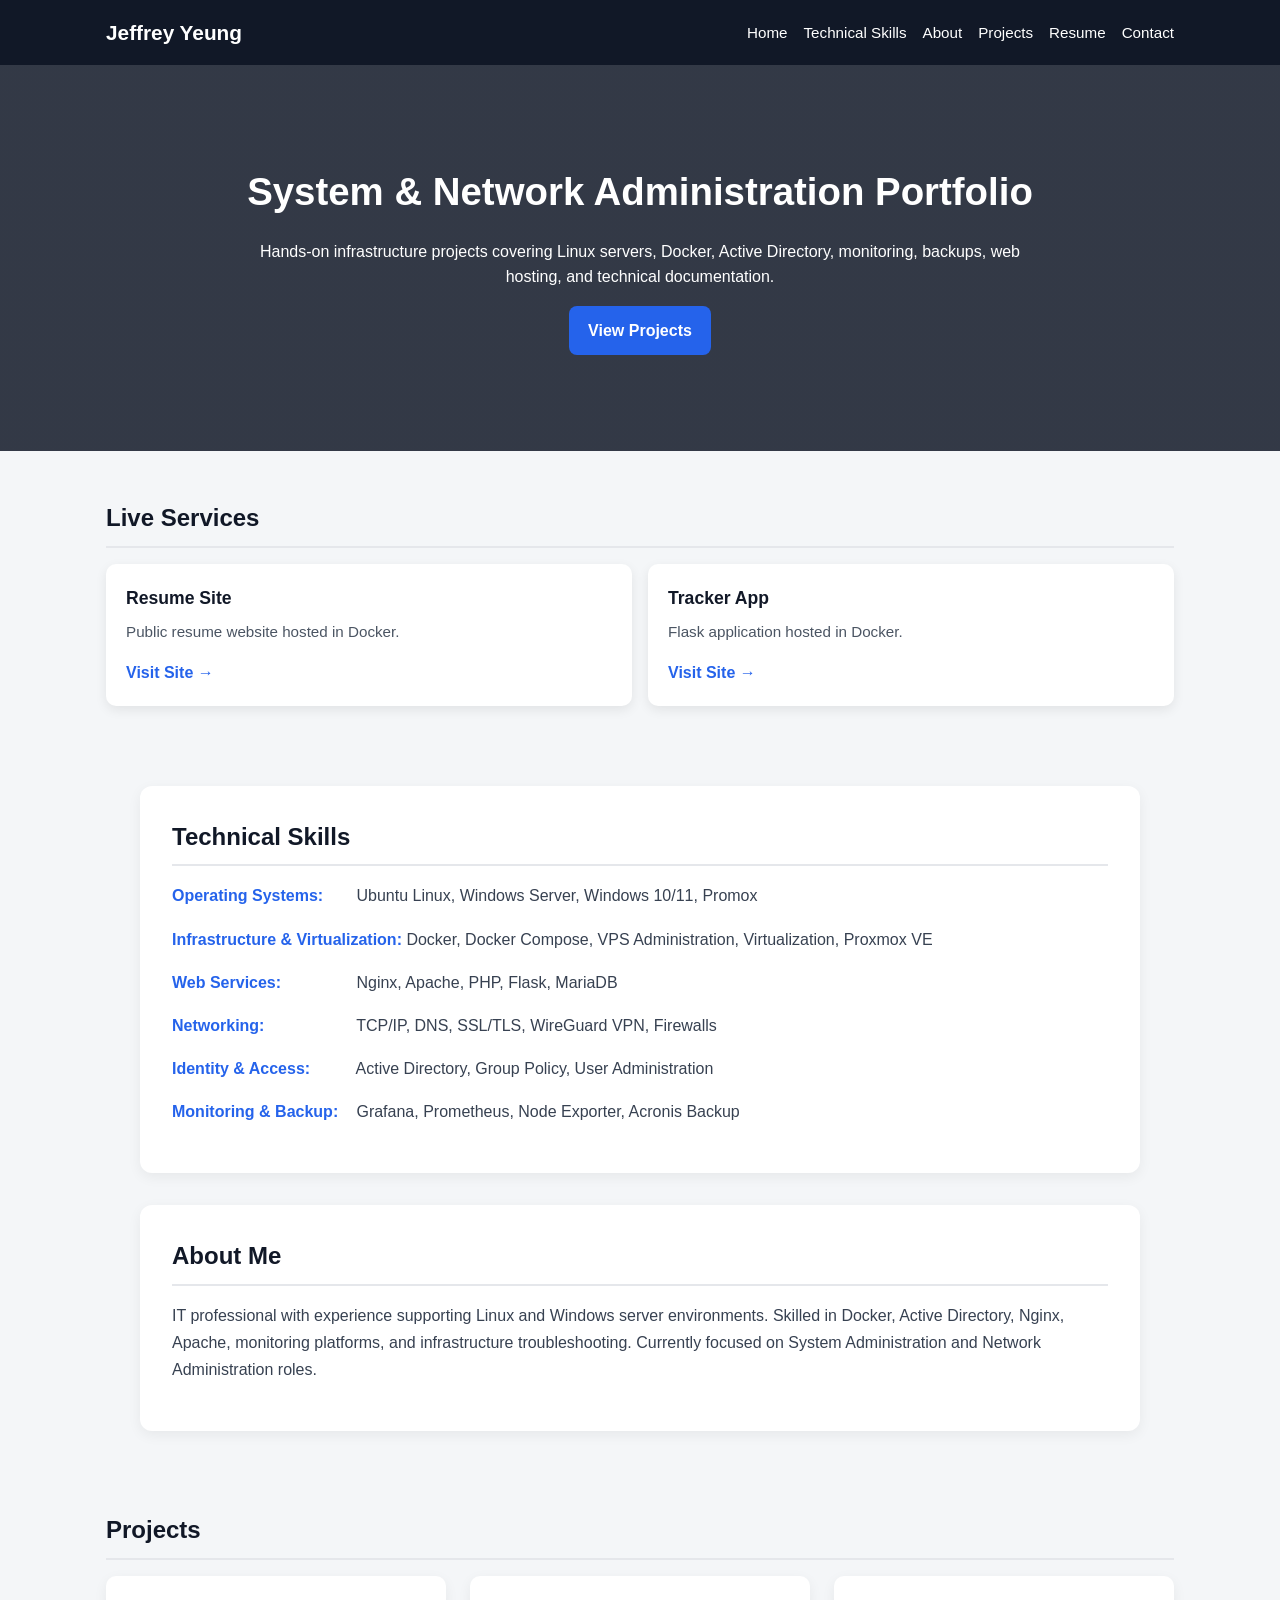
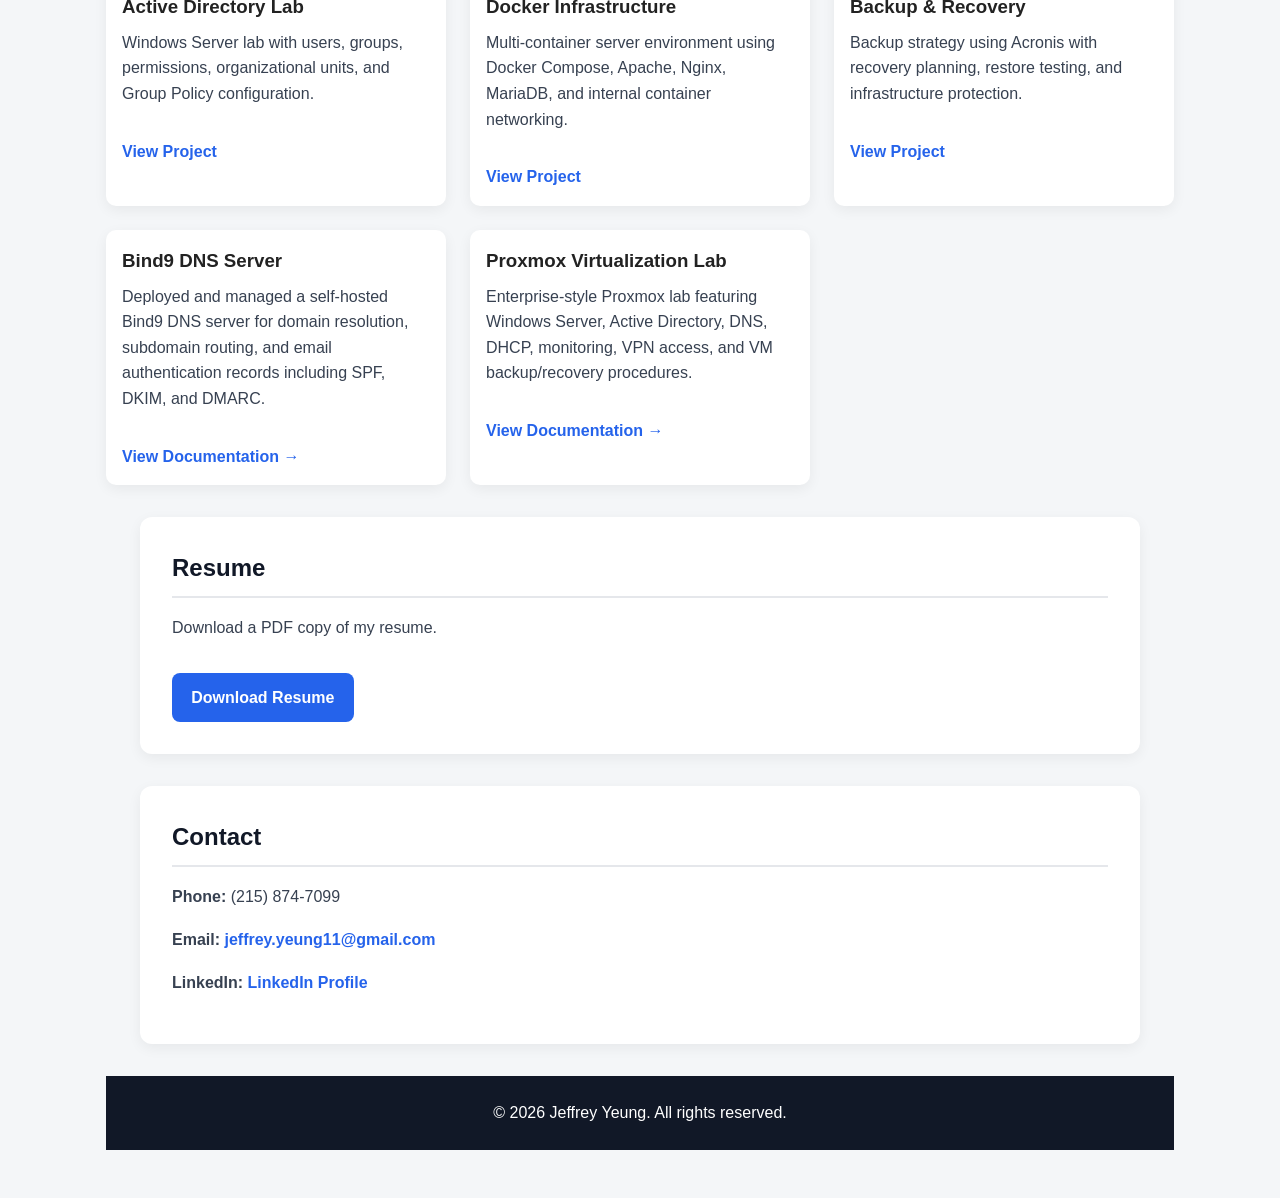
==== main-site/jefffolio/index.html @ e7ea3287 "Initial Docker infrastructure project" ====
<!DOCTYPE html>
<html lang="en">
<head>
  <meta charset="UTF-8" />
  <meta name="viewport" content="width=device-width, initial-scale=1.0" />
  <title>Jeffrey Yeung | IT Portfolio</title>
  <link rel="stylesheet" href="style.css" />
</head>
<body>

<header>
  <nav class="navbar">
    <h1 class="logo">Jeffrey Yeung</h1>
    <ul>
      <li><a href="#home">Home</a></li>
      <li><a href="#skills">Technical Skills</a></li>
      <li><a href="#about">About</a></li>
      <li><a href="#projects">Projects</a></li>
      <li><a href="#resume">Resume</a></li>
      <li><a href="#contact">Contact</a></li>
    </ul>
  </nav>
</header>

<section id="home" class="hero">
  <div class="hero-content">
    <h2>System & Network Administration Portfolio</h2>
    <p>
      Hands-on infrastructure projects covering Linux servers, Docker, Active Directory, monitoring, backups, web hosting, and technical documentation.
    </p>
    <a href="#projects" class="btn">View Projects</a>
  </div>
</section>

<section id="live-sites" class="section">
    <h2>Live Services</h2>

    <div class="service-grid">

        <div class="service-card">
            <h3>Resume Site</h3>
            <p>Public resume website hosted in Docker.</p>

            <a href="https://resume.jefffolio.com"
               target="_blank"
               rel="noopener"
               class="service-link">
                Visit Site →
            </a>
        </div>

        <div class="service-card">
            <h3>Tracker App</h3>
            <p>Flask application hosted in Docker.</p>

            <a href="https://tracker.jefffolio.com"
               target="_blank"
               rel="noopener"
               class="service-link">
                Visit Site →
            </a>
        </div>

    </div>
</section>

<section id="skills" class="skills-section">
  <h2>Technical Skills</h2>

  <p>
    <strong>Operating Systems:</strong>
    Ubuntu Linux, Windows Server, Windows 10/11, Promox
  </p>

  <p>
    <strong>Infrastructure & Virtualization:</strong>
    Docker, Docker Compose, VPS Administration, Virtualization, Proxmox VE
  </p>

  <p>
    <strong>Web Services:</strong>
    Nginx, Apache, PHP, Flask, MariaDB
  </p>

  <p>
    <strong>Networking:</strong>
    TCP/IP, DNS, SSL/TLS, WireGuard VPN, Firewalls
  </p>

  <p>
    <strong>Identity & Access:</strong>
    Active Directory, Group Policy, User Administration
  </p>

  <p>
    <strong>Monitoring & Backup:</strong>
    Grafana, Prometheus, Node Exporter, Acronis Backup
  </p>
</section>

<section id="about" class="content-section">
  <h2>About Me</h2>
  <p>
    IT professional with experience supporting Linux and Windows server environments. Skilled in Docker, Active Directory, Nginx, Apache, monitoring platforms, and infrastructure troubleshooting. Currently focused on System Administration and Network Administration roles.
  </p>
</section>

<section id="projects" class="section">
  <h2>Projects</h2>

  <div class="card-grid">

    <div class="card">
      <h3>Active Directory Lab</h3>
      <p>
        Windows Server lab with users, groups, permissions, organizational units, and Group Policy configuration.
      </p>
      <a href="projects/active-directory.html">View Project</a>
    </div>

    <div class="card">
      <h3>Docker Infrastructure</h3>
      <p>
        Multi-container server environment using Docker Compose, Apache, Nginx, MariaDB, and internal container networking.
      </p>
      <a href="projects/docker-infrastructure.html">View Project</a>
    </div>

    <div class="card">
      <h3>Backup & Recovery</h3>
      <p>
        Backup strategy using Acronis with recovery planning, restore testing, and infrastructure protection.
      </p>
      <a href="projects/backup-recovery.html">View Project</a>
    </div>
 
    <div class="card">
      <h3>Bind9 DNS Server</h3>
      <p>
        Deployed and managed a self-hosted Bind9 DNS server for domain
        resolution, subdomain routing, and email authentication records
        including SPF, DKIM, and DMARC.
      </p>

      <a href="projects/bind9-dns.html">View Documentation →</a>
    </div>

     <div class="card">
      <h3>Proxmox Virtualization Lab</h3>
      <p>
       Enterprise-style Proxmox lab featuring Windows Server, Active Directory, DNS, DHCP, monitoring, VPN access, and VM backup/recovery procedures.
      </p>

      <a href="projects/proxmox.html">View Documentation →</a>
    </div>


  </div>

  <!--<div class="github-box">
    <h3>GitHub Infrastructure Repository</h3>
    <p>
      Project code is less important than the infrastructure design, configuration,
      and documentation. GitHub is available for employers to review configs,
      diagrams, and setup notes.
    </p>
    <a href="https://github.com/YOUR-GITHUB-USERNAME" target="_blank" class="btn">
      View GitHub
    </a>
  </div>
</section>-->

<section id="resume" class="content-section">
  <h2>Resume</h2>
  <p>
    Download a PDF copy of my resume.
  </p>
  <a href="resume/Jeffrey-Yeung-Resume.pdf" class="btn" download>
    Download Resume
  </a>
</section>

<section id="contact" class="content-section">
  <h2>Contact</h2>

  <p><strong>Phone:</strong> (215) 874-7099</p>
  <p><strong>Email:</strong> <a href="mailto:jeffrey.yeung11@gmail.com">jeffrey.yeung11@gmail.com</a></p>
  <p><strong>LinkedIn:</strong> <a href="https://www.linkedin.com/in/jeffrey-yeung-4596812b7" target="_blank">LinkedIn Profile</a></p>
</section>

<footer>
  <p>&copy; 2026 Jeffrey Yeung. All rights reserved.</p>
</footer>

</body>
</html>
---- main-site/jefffolio/style.css ----
* {
  margin: 0;
  padding: 0;
  box-sizing: border-box;
}

:root {
  --bg: #f4f6f8;
  --surface: #ffffff;
  --text: #222222;
  --muted: #374151;
  --dark: #111827;
  --border: #e5e7eb;
  --accent: #2563eb;
  --accent-hover: #1d4ed8;
  --shadow: 0 4px 14px rgba(0, 0, 0, 0.06);
  --radius: 12px;
}

body {
  font-family: Arial, Helvetica, sans-serif;
  background: var(--bg);
  color: var(--text);
  line-height: 1.6;
}

header {
  background: var(--dark);
  color: #ffffff;
  position: sticky;
  top: 0;
  z-index: 1000;
}

.navbar {
  max-width: 1100px;
  margin: auto;
  padding: 1rem;
  display: flex;
  justify-content: space-between;
  align-items: center;
}

.logo {
  font-size: 1.3rem;
}

.navbar ul {
  list-style: none;
  display: flex;
  flex-wrap: wrap;
  gap: 1rem;
}

.navbar a {
  color: #ffffff;
  text-decoration: none;
  font-size: 0.95rem;
}

.navbar a:hover {
  color: #60a5fa;
}

.hero {
  background: linear-gradient(rgba(17, 24, 39, 0.85), rgba(17, 24, 39, 0.85));
  color: #ffffff;
  padding: 6rem 1rem;
  text-align: center;
}

.hero-content {
  max-width: 800px;
  margin: auto;
}

.hero h2 {
  font-size: 2.4rem;
  margin-bottom: 1rem;
}

.section,
.project-page {
  max-width: 1100px;
  margin: auto;
  padding: 3rem 1rem;
}

.section h2,
.skills-section h2,
.content-section h2,
.project-section h2 {
  margin-bottom: 1rem;
  padding-bottom: 0.5rem;
  border-bottom: 2px solid var(--border);
  color: var(--dark);
}

.skills-section,
.content-section,
.project-section {
  max-width: 1000px;
  margin: 2rem auto;
  padding: 2rem;
  background: var(--surface);
  border-radius: var(--radius);
  box-shadow: var(--shadow);
}

.content-section p,
.skills-section p,
.project-section p {
  margin-bottom: 1rem;
  line-height: 1.7;
  color: var(--muted);
}

.skills-section strong {
  display: inline-block;
  min-width: 180px;
  color: var(--accent);
}

.card-grid,
.screenshot-grid {
  display: grid;
  grid-template-columns: repeat(auto-fit, minmax(260px, 1fr));
  gap: 1.5rem;
}

.card {
  background: var(--surface);
  border-radius: 10px;
  overflow: hidden;
  box-shadow: var(--shadow);
}

.card h3 {
  padding: 1rem 1rem 0.5rem;
}

.card p {
  padding: 0 1rem 1rem;
  color: var(--muted);
}

.card a {
  display: block;
  padding: 1rem;
  color: var(--accent);
  font-weight: bold;
  text-decoration: none;
}

.card a:hover,
.content-section a:hover,
.project-section a:hover {
  text-decoration: underline;
}

.image-placeholder,
.screenshot-placeholder {
  min-height: 170px;
  display: flex;
  align-items: center;
  justify-content: center;
  text-align: center;
  padding: 1rem;
  background: #e5e7eb;
  color: #4b5563;
  font-weight: 600;
}

.screenshot-placeholder {
  min-height: 220px;
  border-radius: 8px;
}

.btn {
  display: inline-block;
  margin-top: 1rem;
  background: var(--accent);
  color: #ffffff !important;
  padding: 0.75rem 1.2rem;
  border-radius: 8px;
  text-decoration: none !important;
  font-weight: bold;
}

.btn:hover {
  background: var(--accent-hover);
}

.project-hero {
  background: var(--dark);
  color: #ffffff;
  padding: 3rem 2rem;
  border-radius: 10px;
  margin: 2rem 0;
}

.project-hero h1 {
  margin-bottom: 1rem;
}

.tech-list {
  display: flex;
  flex-wrap: wrap;
  gap: 0.75rem;
  list-style: none;
  margin-top: 1rem;
}

.tech-list li {
  background: #e5e7eb;
  padding: 0.5rem 0.8rem;
  border-radius: 6px;
  font-size: 0.9rem;
}

.project-section ul,
.project-section ol {
  margin-left: 1.5rem;
  margin-top: 1rem;
}

.project-section li {
  margin-bottom: 0.7rem;
}

.project-section li::marker {
  color: var(--accent);
  font-weight: bold;
}

.project-section a,
.content-section a {
  color: var(--accent);
  font-weight: 600;
  text-decoration: none;
}

.diagram,
pre {
  background: var(--dark);
  color: #f9fafb;
  padding: 1.5rem;
  border-radius: 10px;
  overflow-x: auto;
  line-height: 1.6;
}

.screenshot-grid figure {
  background: #f9fafb;
  padding: 1rem;
  border-radius: 10px;
  border: 1px solid var(--border);
}

.screenshot-grid img {
  width: 100%;
  border-radius: 8px;
  display: block;
}

.screenshot-grid figcaption {
  margin-top: 0.75rem;
  font-size: 0.9rem;
  color: #4b5563;
}

footer {
  text-align: center;
  padding: 1.5rem;
  background: var(--dark);
  color: #ffffff;
}

@media (max-width: 700px) {
  .navbar {
    flex-direction: column;
    gap: 1rem;
  }

  .navbar ul {
    justify-content: center;
  }

  .hero h2 {
    font-size: 1.8rem;
  }

  .skills-section strong {
    display: block;
    min-width: 0;
    margin-bottom: 0.25rem;
  }

  .project-hero,
  .skills-section,
  .content-section,
  .project-section {
    padding: 1.5rem;
  }
}

.project-page td {
    padding: 4px 20px;
    line-height: 1.6;
}

.service-grid {
    display: grid;
    grid-template-columns: repeat(auto-fit, minmax(260px, 1fr));
    gap: 1rem;
    margin-top: 1rem;
}

.service-card {
    background: white;
    border-radius: 10px;
    padding: 1.25rem;
    box-shadow: 0 4px 12px rgba(0,0,0,0.08);
}

.service-card h3 {
    margin-bottom: 0.5rem;
    color: #111827;
    font-size: 1.1rem;
}

.service-card p {
    margin-bottom: 1rem;
    color: #4b5563;
    font-size: 0.95rem;
}

.service-link {
    text-decoration: none;
    color: #2563eb;
    font-weight: 600;
}

.service-link:hover {
    color: #1d4ed8;
}

.clickable-image {
    cursor: pointer;

    width: 100%;
    max-width: 350px;

    height: 180px;

    object-fit: cover;

    border-radius: 8px;
    border: 1px solid #e5e7eb;

    transition: transform 0.2s ease;
}

.clickable-image:hover {
    transform: scale(1.02);
}

.lightbox {
    display: none;
    position: fixed;
    z-index: 9999;
    padding-top: 40px;
    left: 0;
    top: 0;
    width: 100%;
    height: 100%;

    background-color: rgba(0,0,0,0.9);
}

.lightbox-content {
    display: block;
    margin: auto;

    max-width: 95%;
    max-height: 90%;
}

.lightbox-close {
    position: absolute;
    top: 15px;
    right: 30px;

    color: white;
    font-size: 40px;
    font-weight: bold;

    cursor: pointer;
}
.project-gallery {
    display: flex;
    flex-wrap: wrap;
    gap: 1rem;
    margin-top: 1rem;
}

.project-gallery figure {
    flex: 0 0 auto;
    max-width: 350px;
}

.project-gallery figcaption {
    margin-top: 0.5rem;
    font-size: 0.85rem;
    color: #6b7280;
}
.browser-bar {
    background: #e5e7eb;
    padding: 0.5rem 1rem;
    font-size: 0.85rem;
    color: #4b5563;
    border-bottom: 1px solid #d1d5db;
}

.site-preview-grid {
    display: flex;
    justify-content: center;
    margin-top: 1rem;
}

.site-preview-card {
    width: 100%;
    max-width: 500px;

    background: white;
    border: 1px solid var(--border);
    border-radius: 10px;

    overflow: hidden;

    box-shadow: var(--shadow);
}

.site-preview-card img {
    width: 100%;

    max-height: 180px;

    object-fit: cover;

    display: block;
}

.site-preview-content {
    padding: 1rem;
}

.site-preview-card h3 {
    padding: 1rem;
    margin: 0;
}
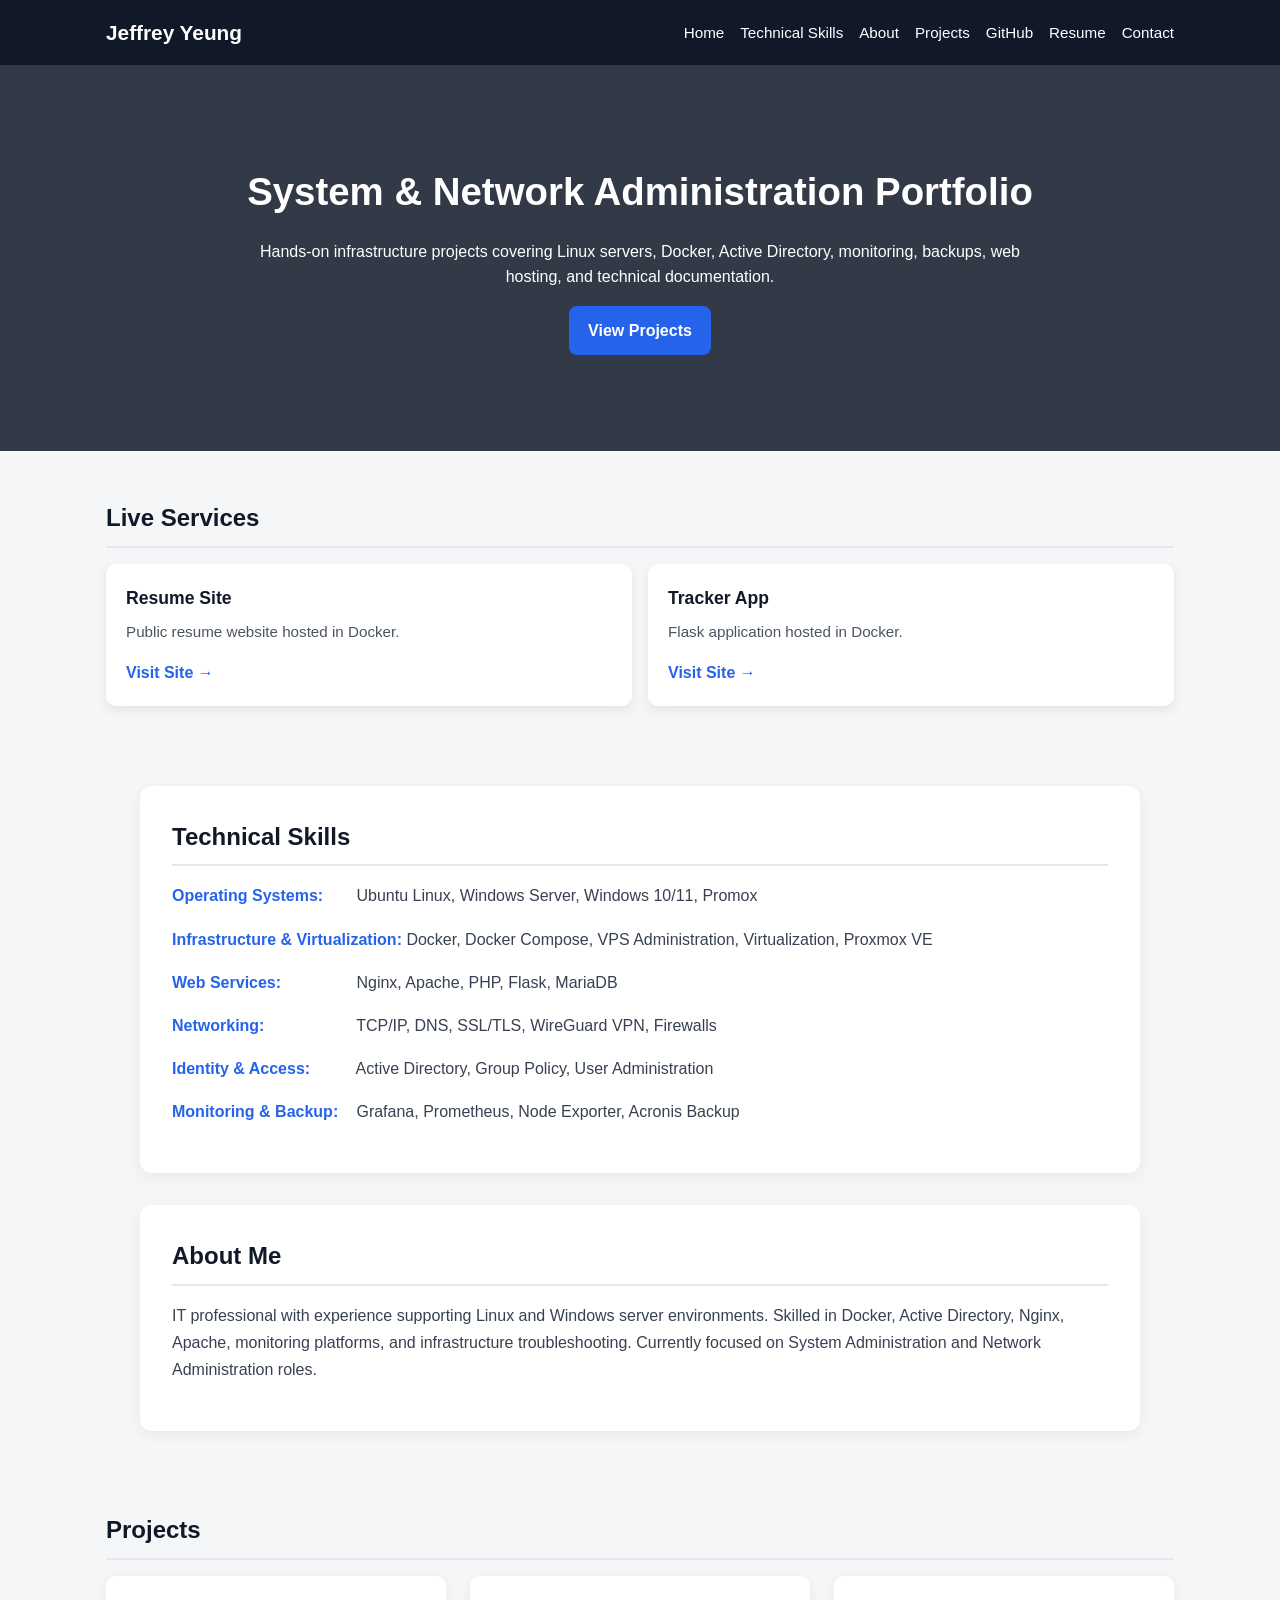
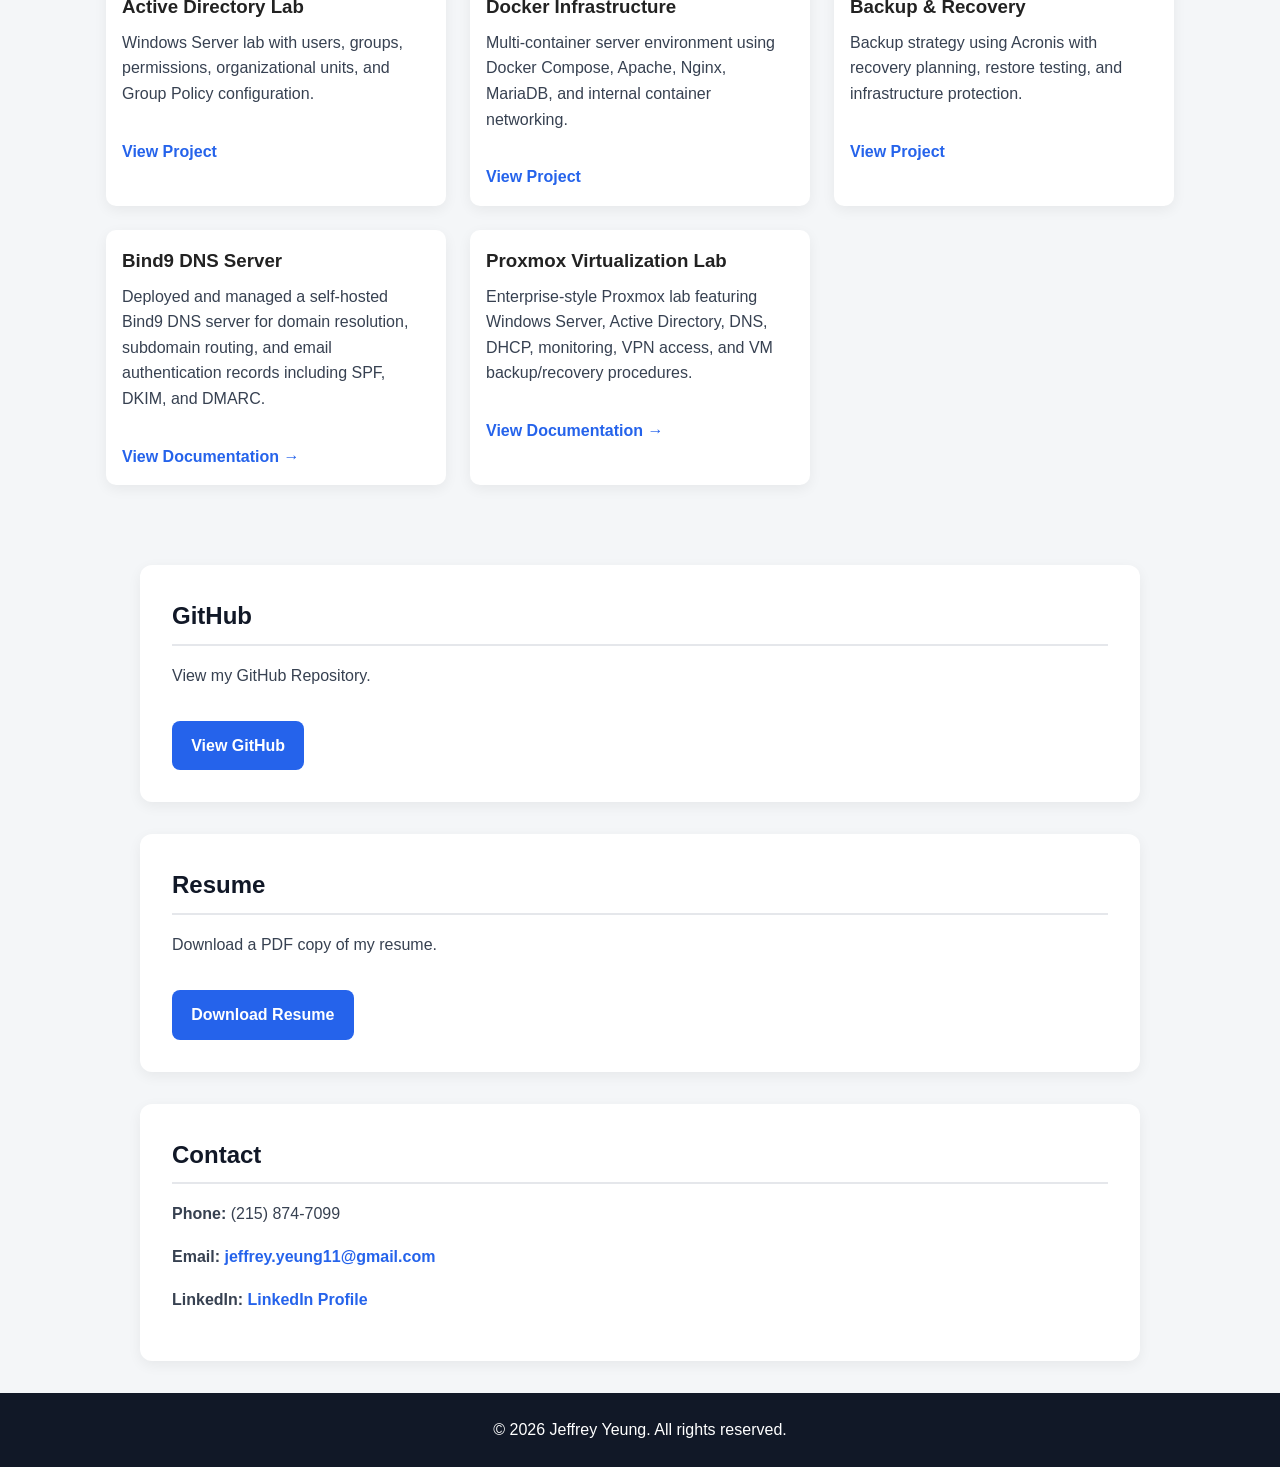
==== commit c95feee2: "add Github link on jefffolio" ====
--- a/main-site/jefffolio/index.html
+++ b/main-site/jefffolio/index.html
@@ -16,6 +16,7 @@
       <li><a href="#skills">Technical Skills</a></li>
       <li><a href="#about">About</a></li>
       <li><a href="#projects">Projects</a></li>
+      <li><a href="#github">GitHub</a></li>
       <li><a href="#resume">Resume</a></li>
       <li><a href="#contact">Contact</a></li>
     </ul>
@@ -154,21 +155,24 @@
       <a href="projects/proxmox.html">View Documentation →</a>
     </div>
 
-
   </div>
 
-  <!--<div class="github-box">
-    <h3>GitHub Infrastructure Repository</h3>
-    <p>
-      Project code is less important than the infrastructure design, configuration,
-      and documentation. GitHub is available for employers to review configs,
-      diagrams, and setup notes.
-    </p>
-    <a href="https://github.com/YOUR-GITHUB-USERNAME" target="_blank" class="btn">
-      View GitHub
-    </a>
+</section>
+
+<section id="github" class="content-section">
+
+  <h2>GitHub</h2>
+
+  <div class="github-box">
+      <p>
+        View my GitHub Repository.
+      </p>
+      <a href="https://github.com/jeffreyyeung11/docker_project" target="_blank" class="btn">
+        View GitHub
+      </a>
   </div>
-</section>-->
+
+</section>
 
 <section id="resume" class="content-section">
   <h2>Resume</h2>
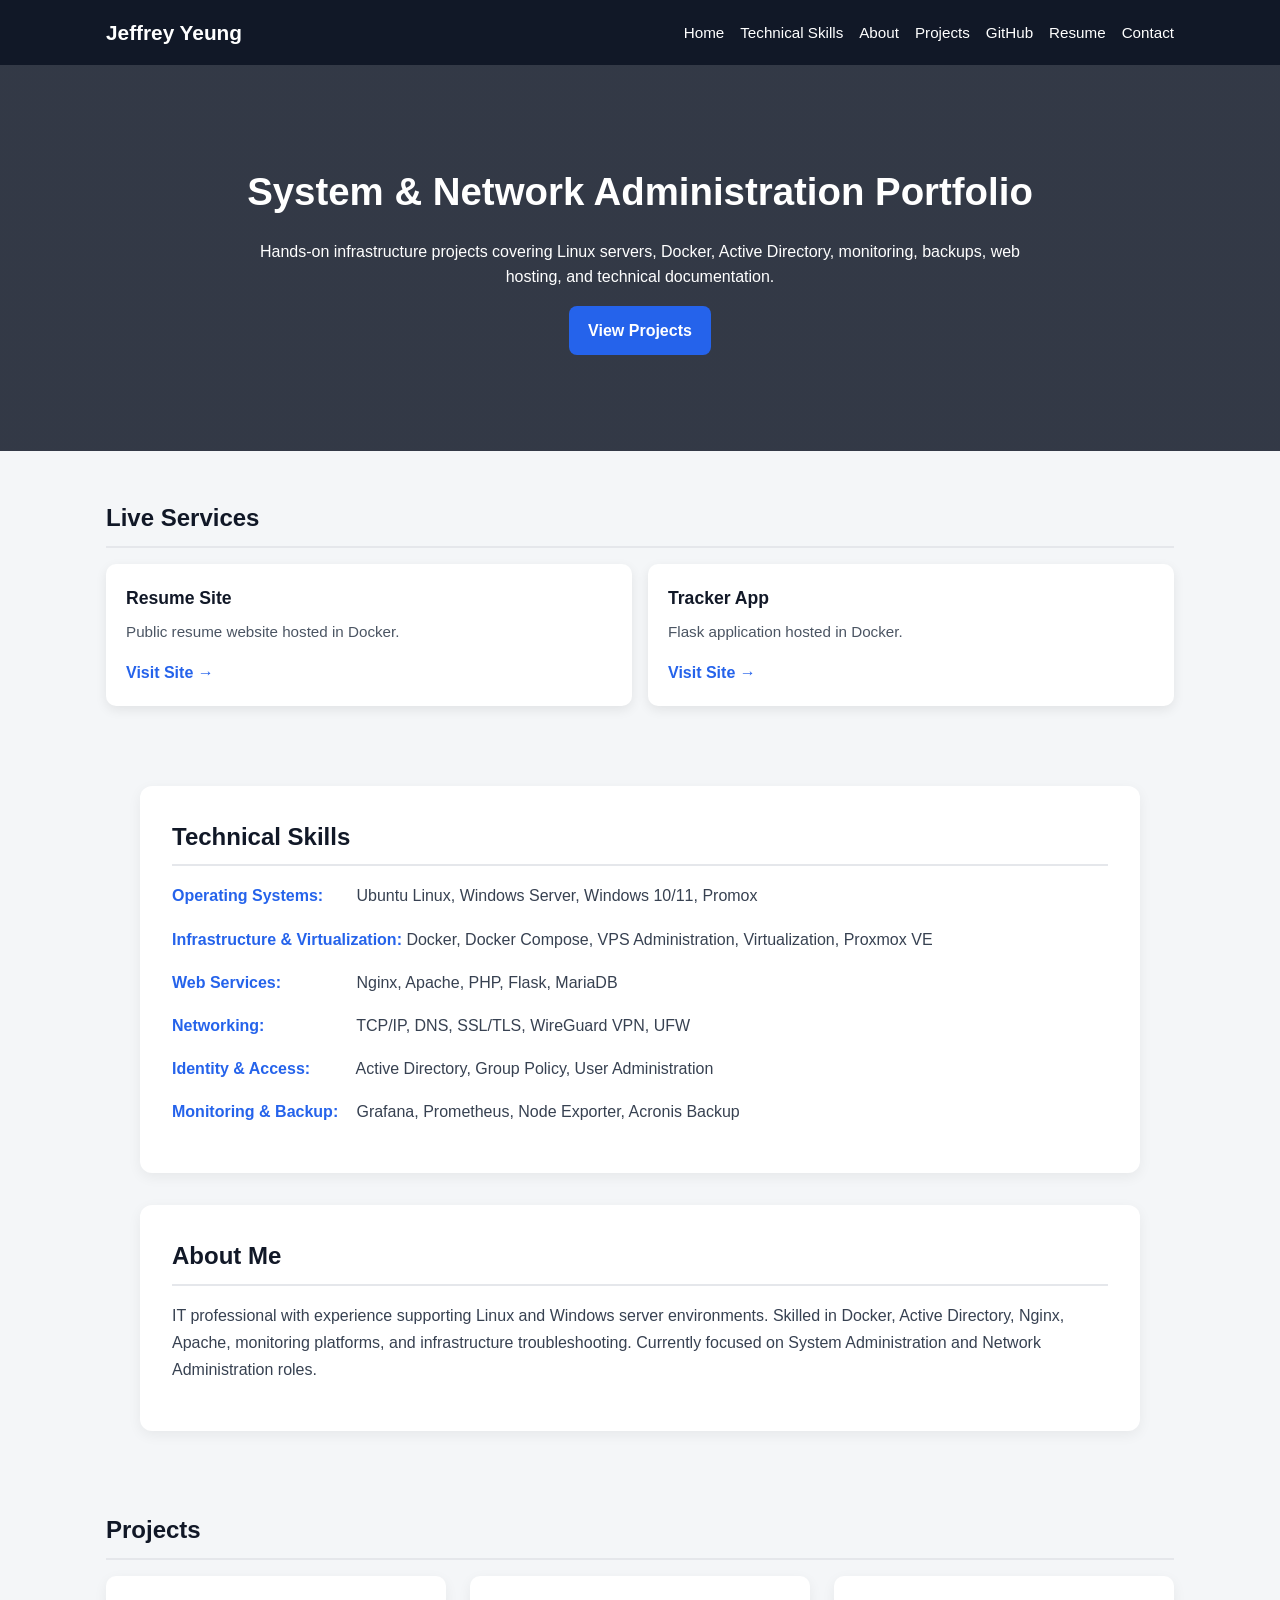
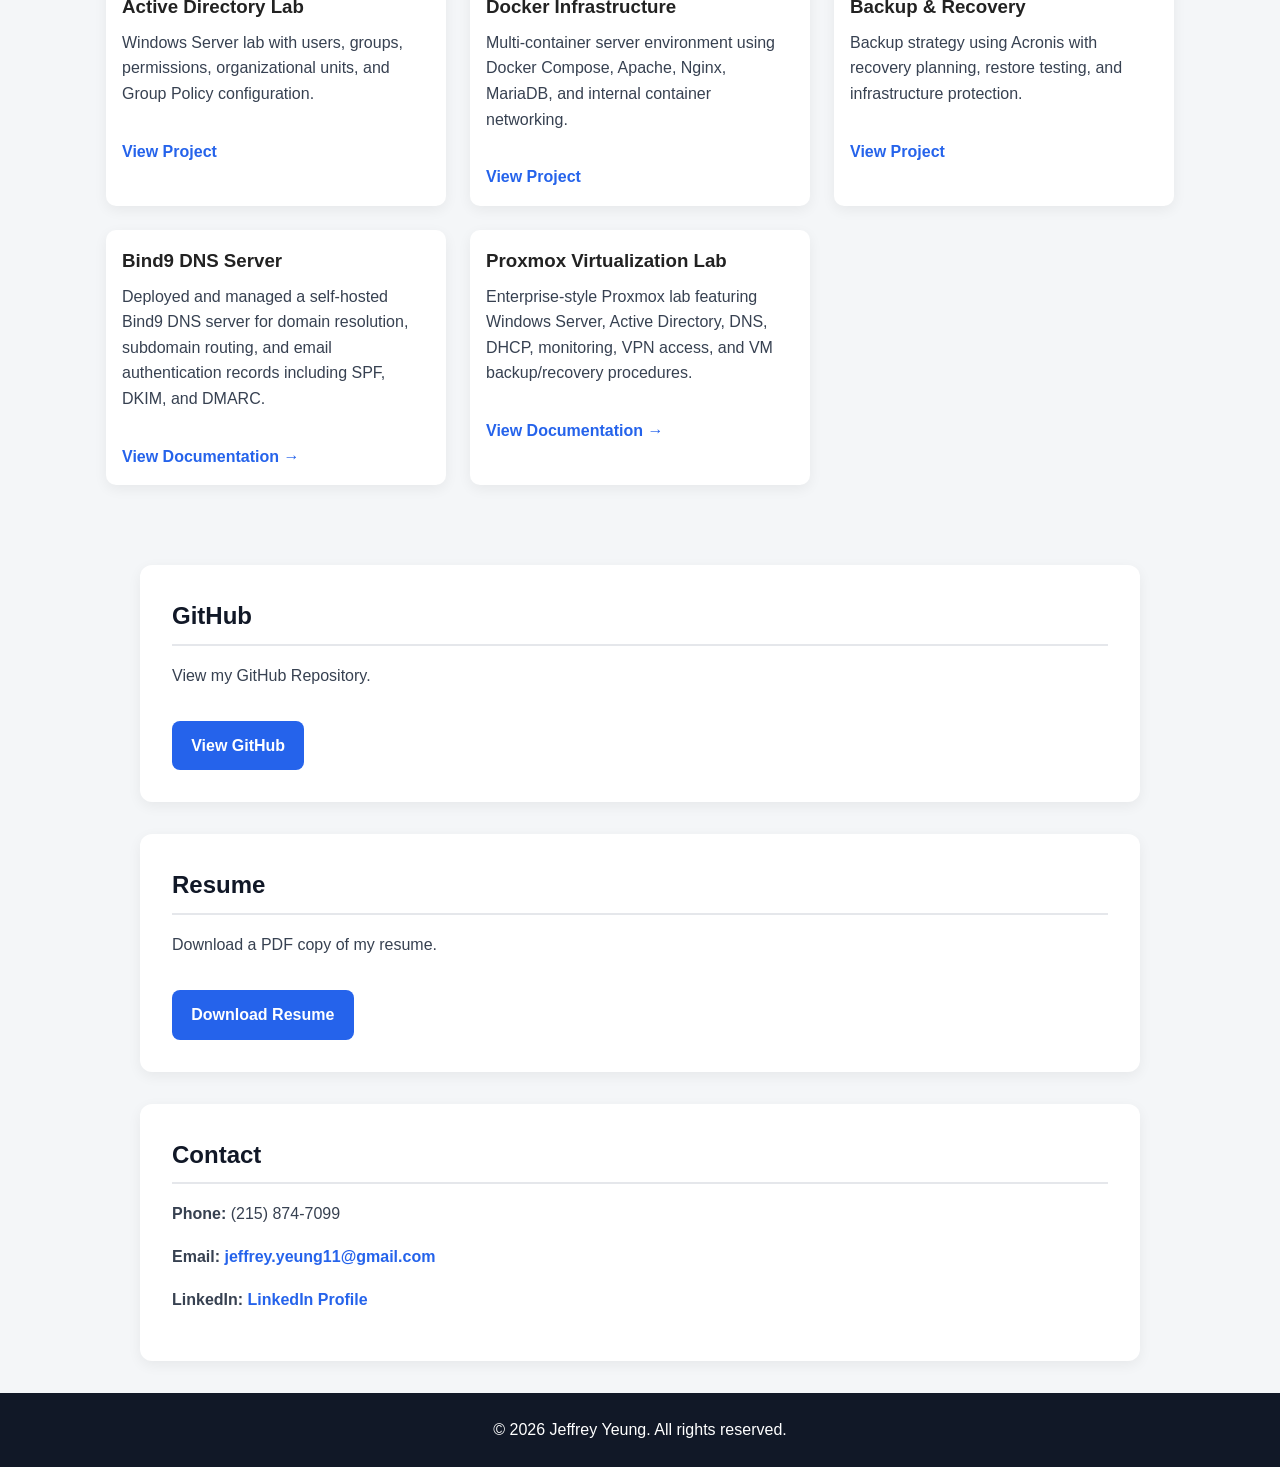
==== commit ce3c5b7f: "website update" ====
--- a/main-site/jefffolio/index.html
+++ b/main-site/jefffolio/index.html
@@ -34,35 +34,35 @@
 </section>
 
 <section id="live-sites" class="section">
-    <h2>Live Services</h2>
-
-    <div class="service-grid">
-
-        <div class="service-card">
-            <h3>Resume Site</h3>
-            <p>Public resume website hosted in Docker.</p>
-
-            <a href="https://resume.jefffolio.com"
-               target="_blank"
-               rel="noopener"
-               class="service-link">
-                Visit Site →
-            </a>
-        </div>
-
-        <div class="service-card">
-            <h3>Tracker App</h3>
-            <p>Flask application hosted in Docker.</p>
-
-            <a href="https://tracker.jefffolio.com"
-               target="_blank"
-               rel="noopener"
-               class="service-link">
-                Visit Site →
-            </a>
-        </div>
-
-    </div>
+  <h2>Live Services</h2>
+
+  <div class="service-grid">
+
+    <div class="service-card">
+      <h3>Resume Site</h3>
+      <p>Public resume website hosted in Docker.</p>
+
+      <a href="https://resume.jefffolio.com"
+          target="_blank"
+          rel="noopener"
+          class="service-link">
+          Visit Site →
+      </a>
+    </div>
+
+    <div class="service-card">
+      <h3>Tracker App</h3>
+      <p>Flask application hosted in Docker.</p>
+
+      <a href="https://tracker.jefffolio.com"
+          target="_blank"
+          rel="noopener"
+          class="service-link">
+          Visit Site →
+      </a>
+    </div>
+
+  </div>
 </section>
 
 <section id="skills" class="skills-section">
@@ -85,7 +85,7 @@
 
   <p>
     <strong>Networking:</strong>
-    TCP/IP, DNS, SSL/TLS, WireGuard VPN, Firewalls
+    TCP/IP, DNS, SSL/TLS, WireGuard VPN, UFW
   </p>
 
   <p>
@@ -164,12 +164,12 @@
   <h2>GitHub</h2>
 
   <div class="github-box">
-      <p>
-        View my GitHub Repository.
-      </p>
-      <a href="https://github.com/jeffreyyeung11/docker_project" target="_blank" class="btn">
-        View GitHub
-      </a>
+    <p>
+      View my GitHub Repository.
+    </p>
+    <a href="https://github.com/jeffreyyeung11/docker_project" target="_blank" class="btn">
+      View GitHub
+    </a>
   </div>
 
 </section>
